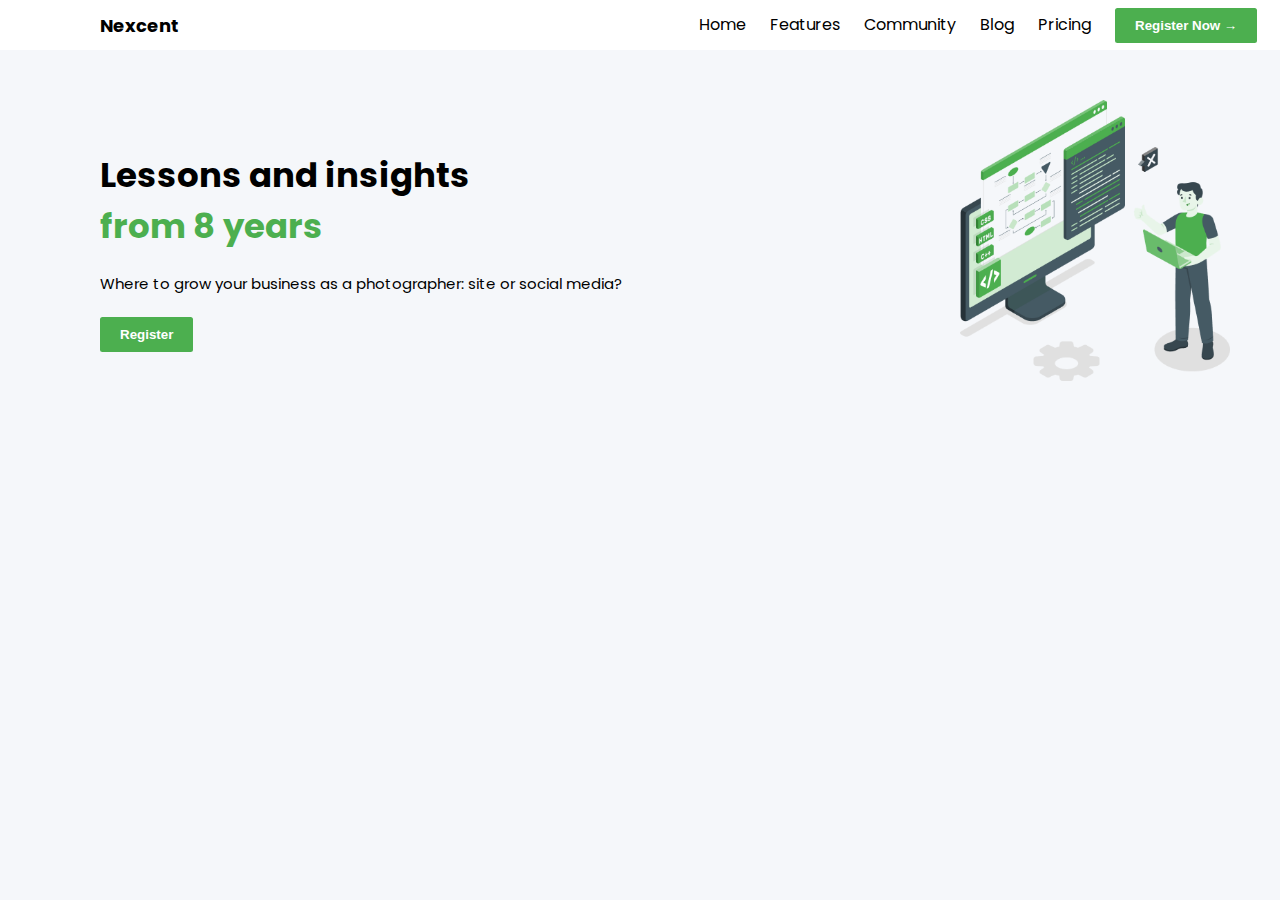
==== index.html @ 3696c85d "added basic css" ====
<!DOCTYPE html>
<html lang="en">
  <head>
    <meta charset="UTF-8" />
    <meta name="viewport" content="width=device-width, initial-scale=1.0" />
    <link rel="stylesheet" href="./assets/css/style.css" />
    <title>Nexcent</title>
  </head>

  <body>
    <div class="site-wrapper">
      <header class="site-header">
        <div class="navBar">
          <div class="logo">Nexcent</div>
          <div class="rightMenue">
            <ul>
              <li>Home</li>
              <li>Features</li>
              <li>Community</li>
              <li>Blog</li>
              <li>Pricing</li>
            </ul>
            <button class="register-nav">Register Now →</button>
          </div>
        </div>
      </header>
      <!-- site-header -->

      <main class="site-content">
        <lessons>Lessons and insights</lessons>
        <br />
        <years>from 8 years</years>
        <br />
        <where>
          Where to grow your business as a photographer: site or social media?
        </where>
        <br />
        <button class="register">Register</button>
        <img
          src="./assets/images/Illustration.png"
          alt="Illustration"
          class="illustration" />
      </main>
      <!-- site-content -->

      <footer class="site-footer"></footer>
      <!-- site-footer -->
    </div>

    <script src="./assets/js/main.js"></script>
  </body>
</html>
---- assets/css/style.css ----
@import url('https://fonts.googleapis.com/css2?family=Lato:ital,wght@0,300;0,700;0,900;1,300&family=Open+Sans:wght@600;700&family=Poppins:wght@300;400;600&display=swap');
@import "./global.css";
@import "./typography.css";

/* Paegs css files */
@import "./pages/home.css";

/* components css files */
@import "./components/button.css";
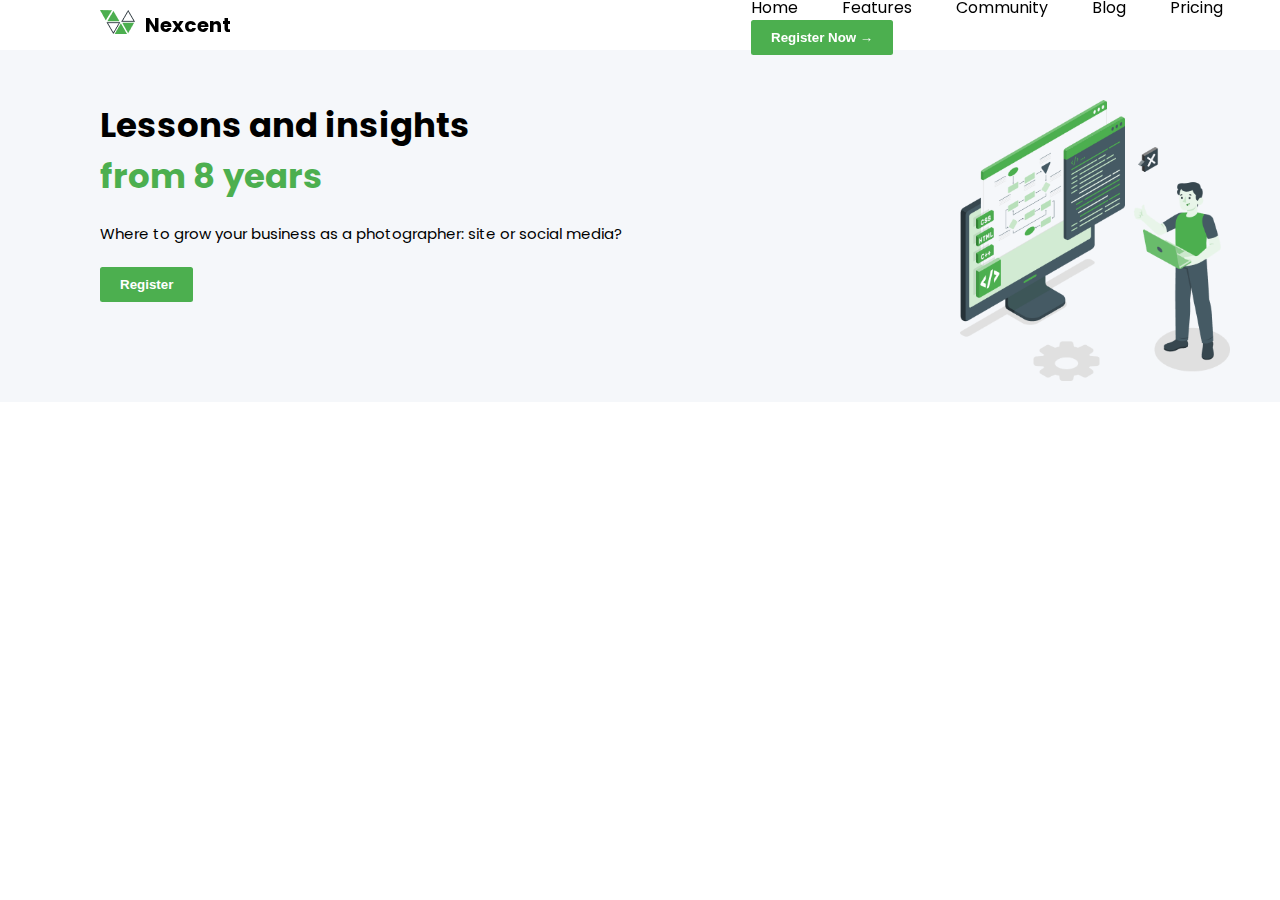
==== commit 435baac8: "updated basic css" ====
--- a/index.html
+++ b/index.html
@@ -4,6 +4,7 @@
     <meta charset="UTF-8" />
     <meta name="viewport" content="width=device-width, initial-scale=1.0" />
     <link rel="stylesheet" href="./assets/css/style.css" />
+    <link rel="icon" href="./assets/images/Icon.png" />
     <title>Nexcent</title>
   </head>
 
@@ -11,14 +12,17 @@
     <div class="site-wrapper">
       <header class="site-header">
         <div class="navBar">
-          <div class="logo">Nexcent</div>
+          <a href="#">
+            <img src="./assets/images/Icon.png" alt="icon" class="icon"
+          /></a>
+          <div class="logo"><a href="#">Nexcent</a></div>
           <div class="rightMenue">
             <ul>
-              <li>Home</li>
-              <li>Features</li>
-              <li>Community</li>
-              <li>Blog</li>
-              <li>Pricing</li>
+              <a href="#"><li>Home</li></a>
+              <a href="#"><li>Features</li></a>
+              <a href="#"><li>Community</li></a>
+              <a href="#"><li>Blog</li></a>
+              <a href="#"><li>Pricing</li></a>
             </ul>
             <button class="register-nav">Register Now →</button>
           </div>
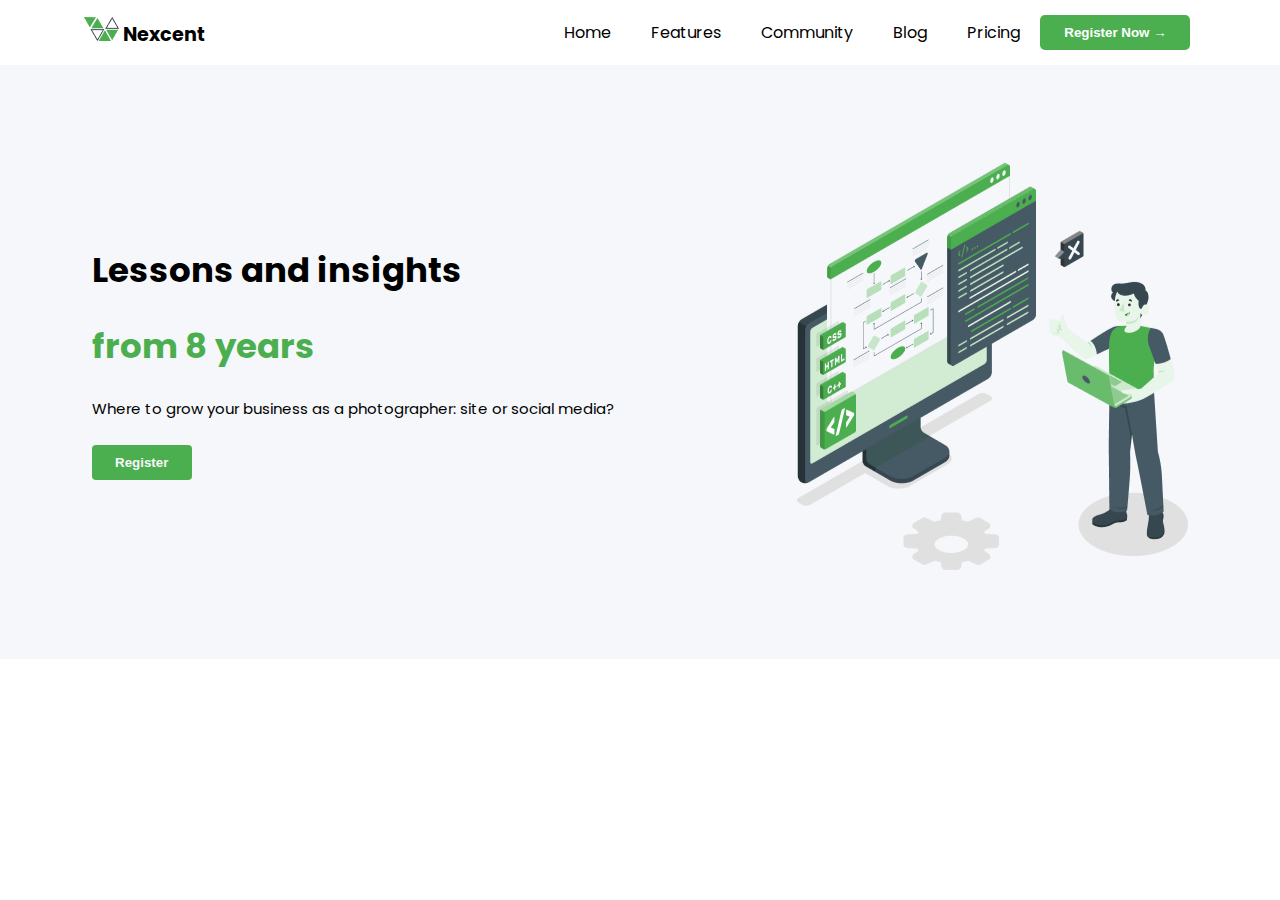
==== commit f3c041e5: "added responsiveness" ====
--- a/index.html
+++ b/index.html
@@ -11,42 +11,78 @@
   <body>
     <div class="site-wrapper">
       <header class="site-header">
-        <div class="navBar">
-          <a href="#">
-            <img src="./assets/images/Icon.png" alt="icon" class="icon"
-          /></a>
-          <div class="logo"><a href="#">Nexcent</a></div>
-          <div class="rightMenue">
-            <ul>
-              <a href="#"><li>Home</li></a>
-              <a href="#"><li>Features</li></a>
-              <a href="#"><li>Community</li></a>
-              <a href="#"><li>Blog</li></a>
-              <a href="#"><li>Pricing</li></a>
-            </ul>
-            <button class="register-nav">Register Now →</button>
+        <div class="nav-container">
+          <div class="nav-wrapper">
+            <div class="nav-logo">
+              <a href="#">
+                <img src="./assets/images/Icon.png" alt="Icon" />
+              </a>
+              <a href="#">Nexcent</a>
+            </div>
+            <div class="options">
+              <img
+                id="open"
+                class="options-icon"
+                src="./assets/images/options.png"
+                alt="More Options" />
+              <img
+                id="close"
+                class="options-icon"
+                src="./assets/images/close.png"
+                alt="Close More Options" />
+            </div>
+            <div class="nav-links">
+              <a href="#">Home</a>
+              <a href="#">Features</a>
+              <a href="#">Community</a>
+              <a href="#">Blog</a>
+              <a href="#">Pricing</a>
+              <div class="nav-register">
+                <button id="nav-register-bttn">Register Now →</button>
+              </div>
+            </div>
+          </div>
+        </div>
+        <div class="nav-mobile-container">
+          <div class="nav-mobile">
+            <div class="nav-mobile-links">
+              <a href="#">Home</a>
+              <a href="#">Features</a>
+              <a href="#">Community</a>
+              <a href="#">Blog</a>
+              <a href="#">Pricing</a>
+              <div class="nav-mobile-register">
+                <button id="nav-register-bttn">Register Now →</button>
+              </div>
+            </div>
           </div>
         </div>
       </header>
-      <!-- site-header -->
-
       <main class="site-content">
-        <lessons>Lessons and insights</lessons>
-        <br />
-        <years>from 8 years</years>
-        <br />
-        <where>
-          Where to grow your business as a photographer: site or social media?
-        </where>
-        <br />
-        <button class="register">Register</button>
-        <img
-          src="./assets/images/Illustration.png"
-          alt="Illustration"
-          class="illustration" />
+        <!-- site-content -->
+          <div class="content-wrapper">
+            <div id="content1" class="content">
+              <div class="cont">
+                <lessons>Lessons and insights</lessons>
+                <br />
+                <years>from 8 years</years>
+                <br />
+                <where>
+                  Where to grow your business as a photographer: site or social media?
+                </where>
+                <br />
+                <button id="register_bttn">Register</button>
+            </div>
+            <div class="illustration">
+              <img
+                src="./assets/images/Illustration.png" alt="Illustration" class="illustration" />
+              </div>
+            </div>
+            <div id="content2" class="content"></div>
+            <div id="content3" class="content"></div>
+          </div>
+        </div>
       </main>
-      <!-- site-content -->
-
       <footer class="site-footer"></footer>
       <!-- site-footer -->
     </div>
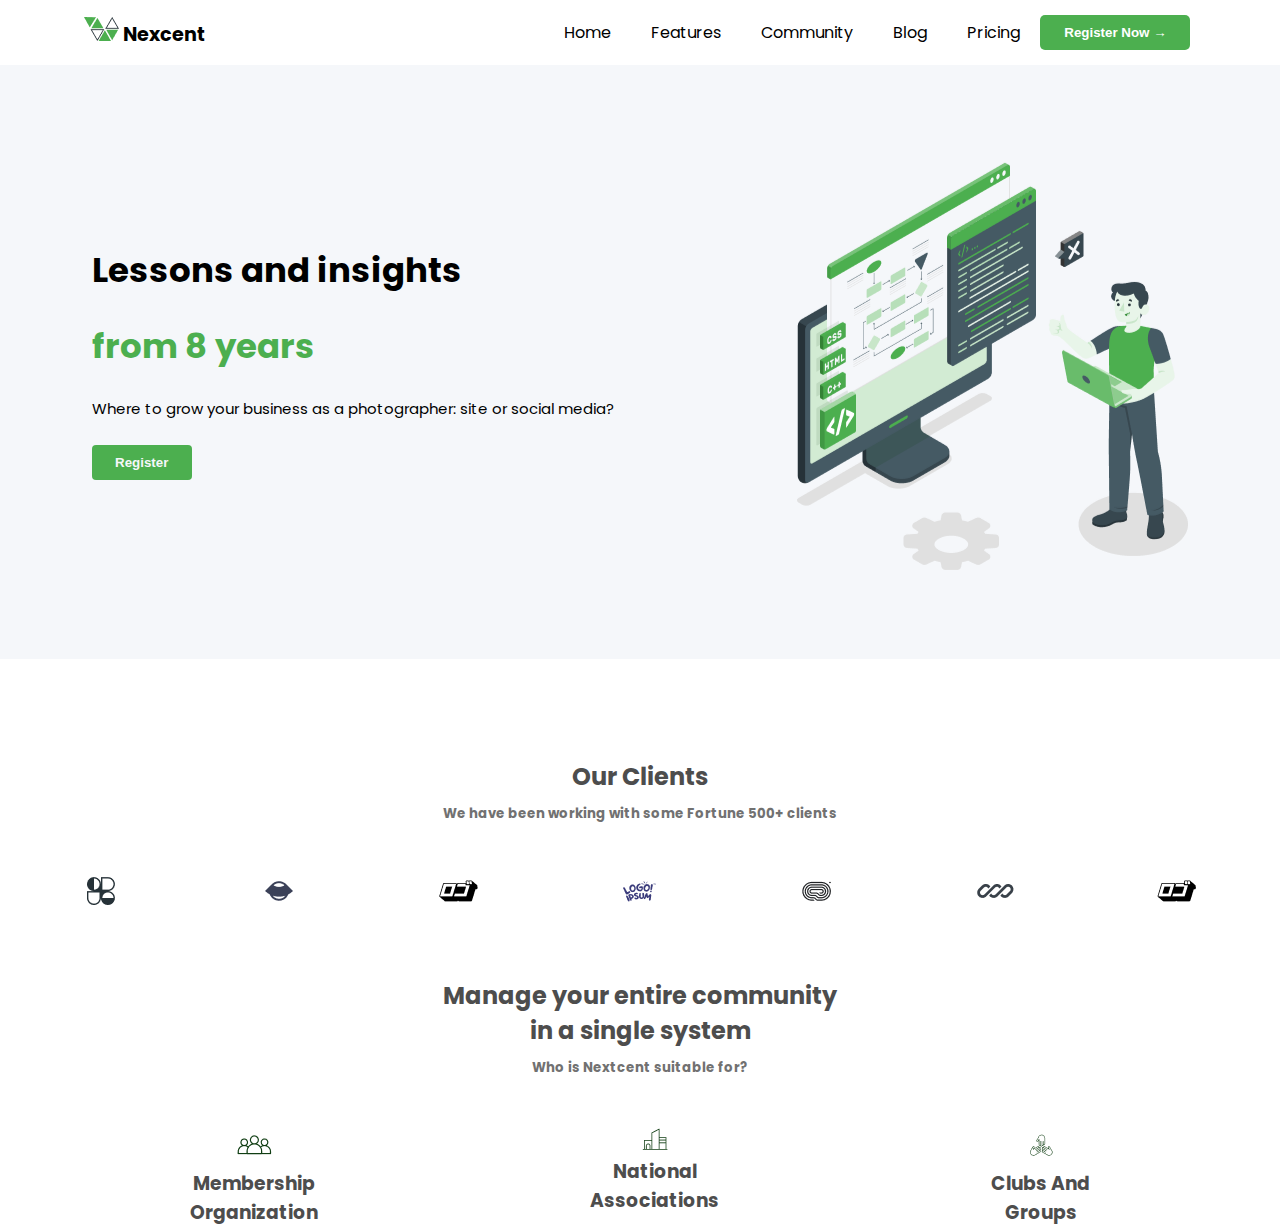
==== commit 1ff6b23d: "added clients section" ====
--- a/index.html
+++ b/index.html
@@ -82,6 +82,37 @@
             <div id="content3" class="content"></div>
           </div>
         </div>
+
+        <section class="clients">
+          <h2>Our Clients</h2>
+          <h5>We have been working with some Fortune 500+ clients</h5>
+          <div class="client-logo">
+            <img src="./assets/images/Logo.png" alt="">
+            <img src="./assets/images/Logo-1.png" alt="">
+            <img src="./assets/images/Logo-2.png" alt="">
+            <img src="./assets/images/Logo-3.png" alt="">
+            <img src="./assets/images/Logo-4.png" alt="">
+            <img src="./assets/images/Logo-5.png" alt="">
+            <img src="./assets/images/Logo-6.png" alt="">
+          </div>
+          <h2>Manage your entire community <br> in a single system</h2>
+          <h5>Who is Nextcent suitable for?</h5>
+          <div class="suitable-container">
+            <div class="organization">
+              <img src="./assets/images/suit-1.png" alt="">
+              <h3>Membership <br> Organization</h3>
+            </div>
+            <div class="associations">
+              <img src="./assets/images/suit-2.png" alt="">
+              <h3>National <br>Associations</h3>
+            </div>
+            <div class="groups">
+              <img src="./assets/images/suit-3.png" alt="">
+              <h3>Clubs And <br> Groups</h3>
+            </div>
+          </div>
+        </section>
+
       </main>
       <footer class="site-footer"></footer>
       <!-- site-footer -->
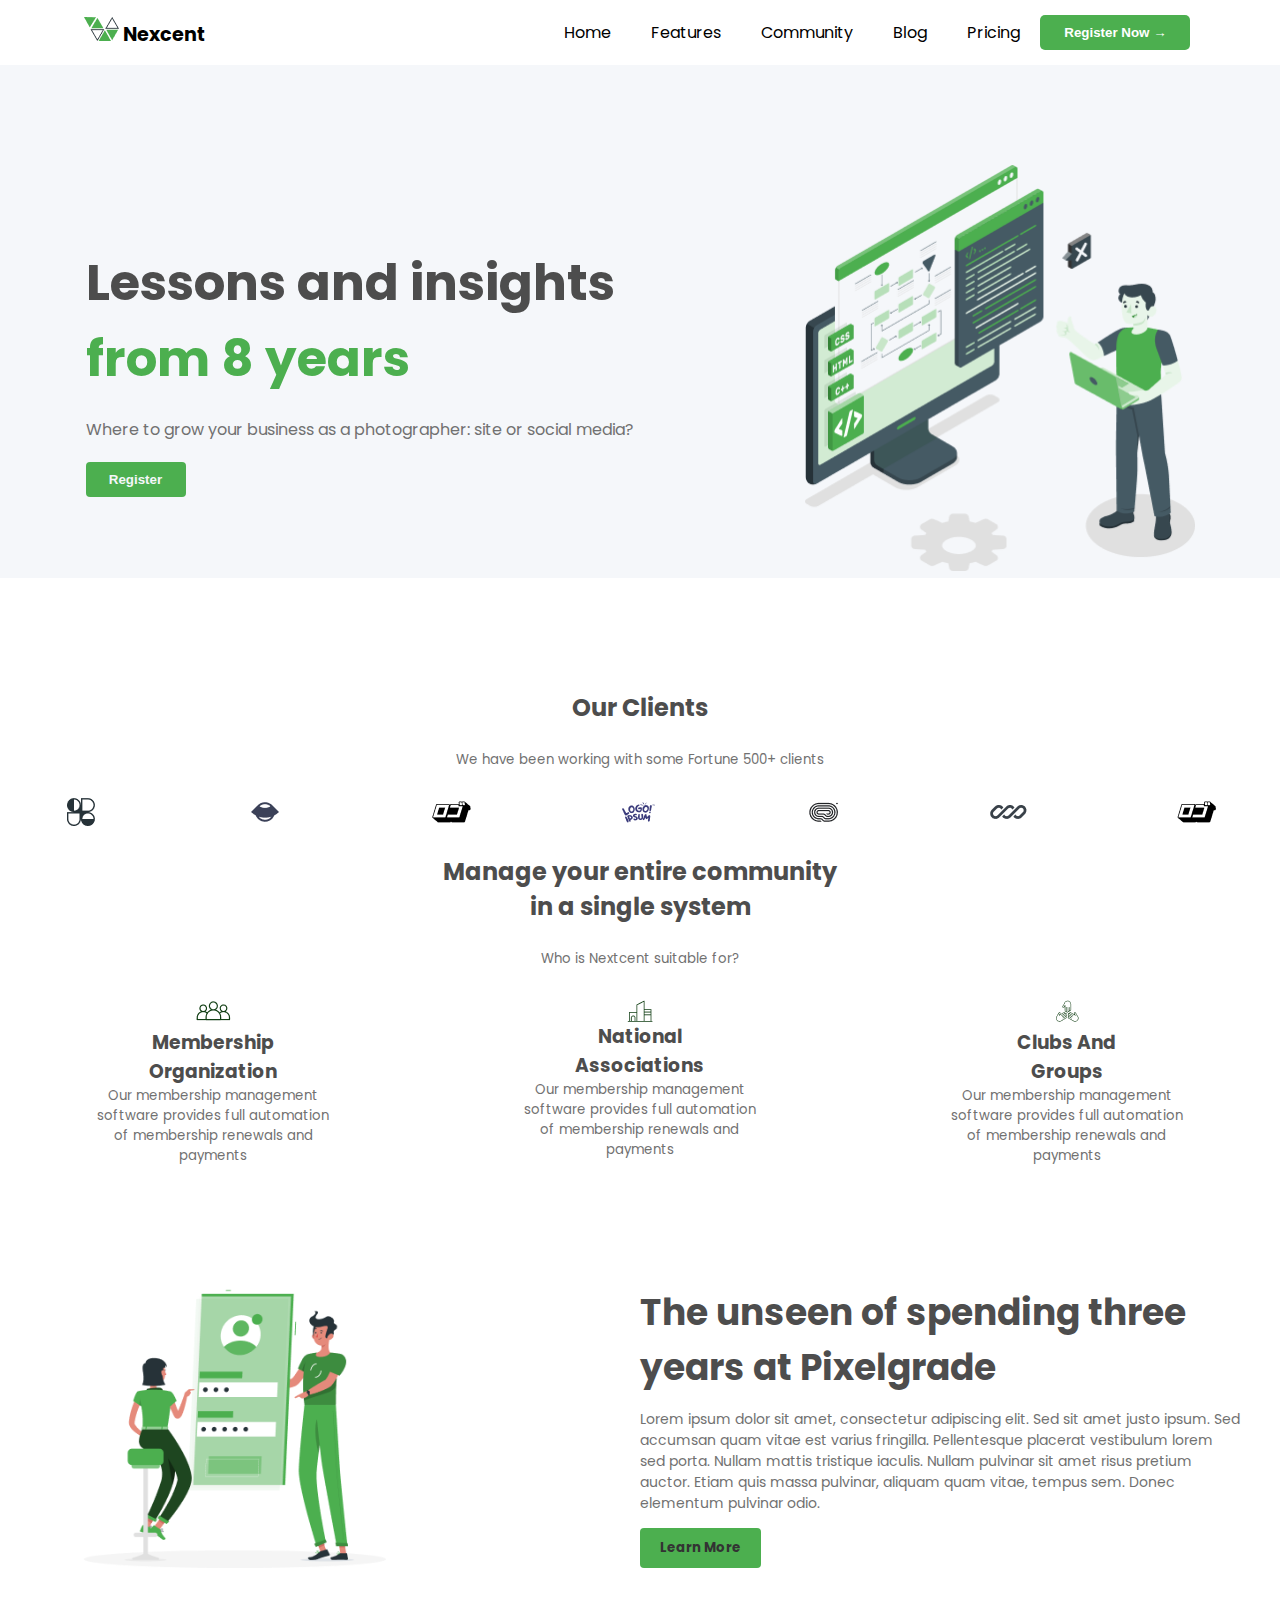
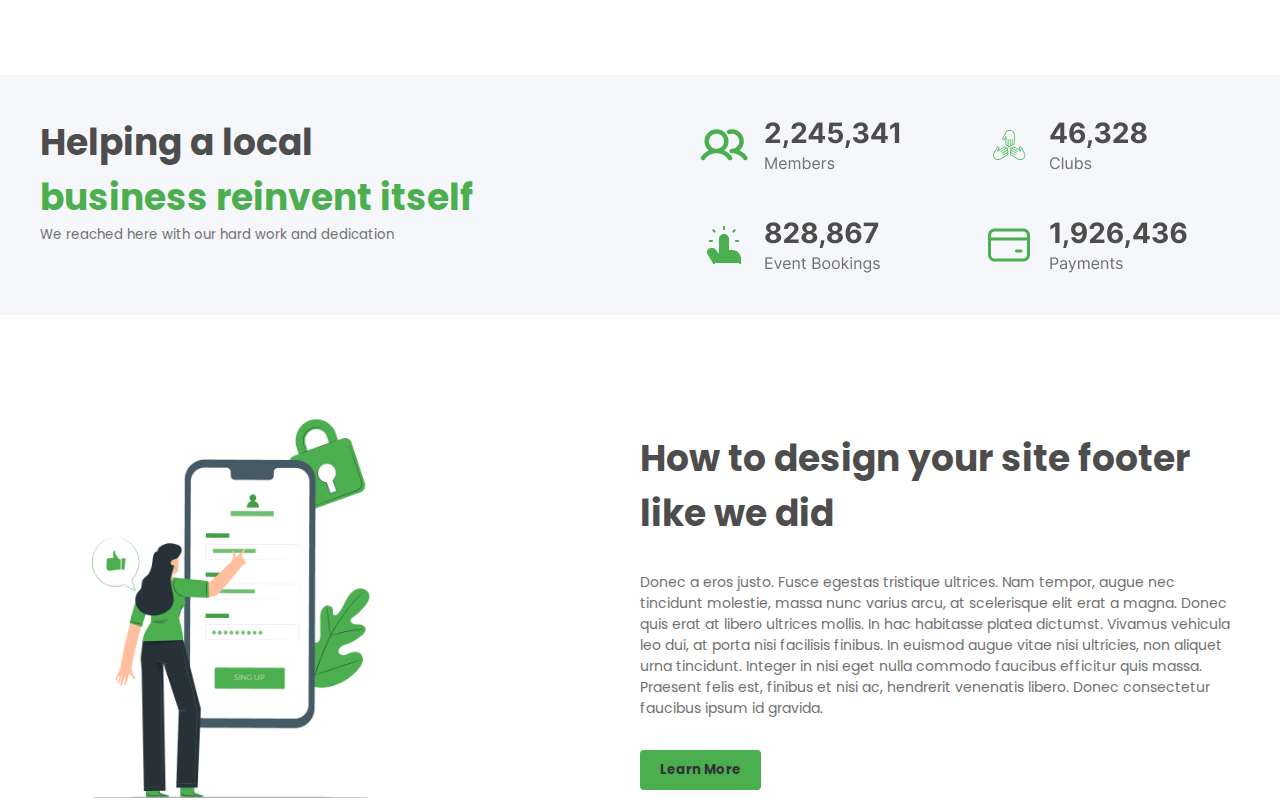
==== commit d019361a: "added additional section" ====
--- a/index.html
+++ b/index.html
@@ -60,26 +60,21 @@
       </header>
       <main class="site-content">
         <!-- site-content -->
-          <div class="content-wrapper">
-            <div id="content1" class="content">
-              <div class="cont">
-                <lessons>Lessons and insights</lessons>
-                <br />
-                <years>from 8 years</years>
-                <br />
-                <where>
-                  Where to grow your business as a photographer: site or social media?
-                </where>
-                <br />
-                <button id="register_bttn">Register</button>
-            </div>
-            <div class="illustration">
-              <img
-                src="./assets/images/Illustration.png" alt="Illustration" class="illustration" />
-              </div>
-            </div>
-            <div id="content2" class="content"></div>
-            <div id="content3" class="content"></div>
+        <div class="content-wrapper">
+          <div class="lessons">
+            <lessons>Lessons and insights</lessons><br />
+            <years>from 8 years</years>
+            <h4>
+              Where to grow your business as a photographer: site or social
+              media?
+            </h4>
+            <button id="register_bttn">Register</button>
+          </div>
+          <div class="illustration">
+            <img
+              src="./assets/images/Illustration.png"
+              alt="Illustration"
+              class="illustration" />
           </div>
         </div>
 
@@ -87,32 +82,111 @@
           <h2>Our Clients</h2>
           <h5>We have been working with some Fortune 500+ clients</h5>
           <div class="client-logo">
-            <img src="./assets/images/Logo.png" alt="">
-            <img src="./assets/images/Logo-1.png" alt="">
-            <img src="./assets/images/Logo-2.png" alt="">
-            <img src="./assets/images/Logo-3.png" alt="">
-            <img src="./assets/images/Logo-4.png" alt="">
-            <img src="./assets/images/Logo-5.png" alt="">
-            <img src="./assets/images/Logo-6.png" alt="">
+            <img src="./assets/images/Logo.png" alt="" />
+            <img src="./assets/images/Logo-1.png" alt="" />
+            <img src="./assets/images/Logo-2.png" alt="" />
+            <img src="./assets/images/Logo-3.png" alt="" />
+            <img src="./assets/images/Logo-4.png" alt="" />
+            <img src="./assets/images/Logo-5.png" alt="" />
+            <img src="./assets/images/Logo-6.png" alt="" />
           </div>
-          <h2>Manage your entire community <br> in a single system</h2>
+          <h2>
+            Manage your entire community <br />
+            in a single system
+          </h2>
           <h5>Who is Nextcent suitable for?</h5>
           <div class="suitable-container">
             <div class="organization">
-              <img src="./assets/images/suit-1.png" alt="">
-              <h3>Membership <br> Organization</h3>
+              <img src="./assets/images/suit-1.png" alt="" />
+              <h3>
+                Membership <br />
+                Organization
+              </h3>
+              <h5>
+                Our membership management software provides full automation of
+                membership renewals and payments
+              </h5>
             </div>
             <div class="associations">
-              <img src="./assets/images/suit-2.png" alt="">
-              <h3>National <br>Associations</h3>
+              <img src="./assets/images/suit-2.png" alt="" />
+              <h3>National <br />Associations</h3>
+              <h5>
+                Our membership management software provides full automation of
+                membership renewals and payments
+              </h5>
             </div>
             <div class="groups">
-              <img src="./assets/images/suit-3.png" alt="">
-              <h3>Clubs And <br> Groups</h3>
+              <img src="./assets/images/suit-3.png" alt="" />
+              <h3>
+                Clubs And <br />
+                Groups
+              </h3>
+              <h5>
+                Our membership management software provides full automation of
+                membership renewals and payments
+              </h5>
+            </div>
+          </div>
+        </section>
+        <section class="unseen-spending-container">
+          <div class="unseen-spending-container-float">
+            <div class="illustration-unseen-spending">
+              <img
+                class="illustration"
+                src="./assets/images/illustration2.png"
+                alt="illustration-2" />
+            </div>
+            <div class="description-unseen-spending">
+              <h1>The unseen of spending three years at Pixelgrade</h1>
+              <h5>
+                Lorem ipsum dolor sit amet, consectetur adipiscing elit. Sed sit
+                amet justo ipsum. Sed accumsan quam vitae est varius fringilla.
+                Pellentesque placerat vestibulum lorem sed porta. Nullam mattis
+                tristique iaculis. Nullam pulvinar sit amet risus pretium
+                auctor. Etiam quis massa pulvinar, aliquam quam vitae, tempus
+                sem. Donec elementum pulvinar odio.
+              </h5>
+              <button class="learn-more">Learn More</button>
             </div>
           </div>
         </section>
 
+        <section class="helping-local-container">
+          <div class="helping-local-container-float">
+            <div>
+              <helping> Helping a local </helping><br />
+              <business>business reinvent itself</business>
+              <h5>We reached here with our hard work and dedication</h5>
+            </div>
+            <img src="./assets/images/helping-local-stat.png" alt="" />
+          </div>
+        </section>
+
+        <section class="unseen-spending-container">
+          <div class="unseen-spending-container-float">
+            <div class="illustration-unseen-spending">
+              <img
+                class="illustration"
+                src="./assets/images/illustration3.png"
+                alt="illustration-3" />
+            </div>
+            <div class="description-unseen-spending">
+              <h1>How to design your site footer like we did</h1>
+              <h5>
+                Donec a eros justo. Fusce egestas tristique ultrices. Nam
+                tempor, augue nec tincidunt molestie, massa nunc varius arcu, at
+                scelerisque elit erat a magna. Donec quis erat at libero
+                ultrices mollis. In hac habitasse platea dictumst. Vivamus
+                vehicula leo dui, at porta nisi facilisis finibus. In euismod
+                augue vitae nisi ultricies, non aliquet urna tincidunt. Integer
+                in nisi eget nulla commodo faucibus efficitur quis massa.
+                Praesent felis est, finibus et nisi ac, hendrerit venenatis
+                libero. Donec consectetur faucibus ipsum id gravida.
+              </h5>
+              <button class="learn-more">Learn More</button>
+            </div>
+          </div>
+        </section>
       </main>
       <footer class="site-footer"></footer>
       <!-- site-footer -->
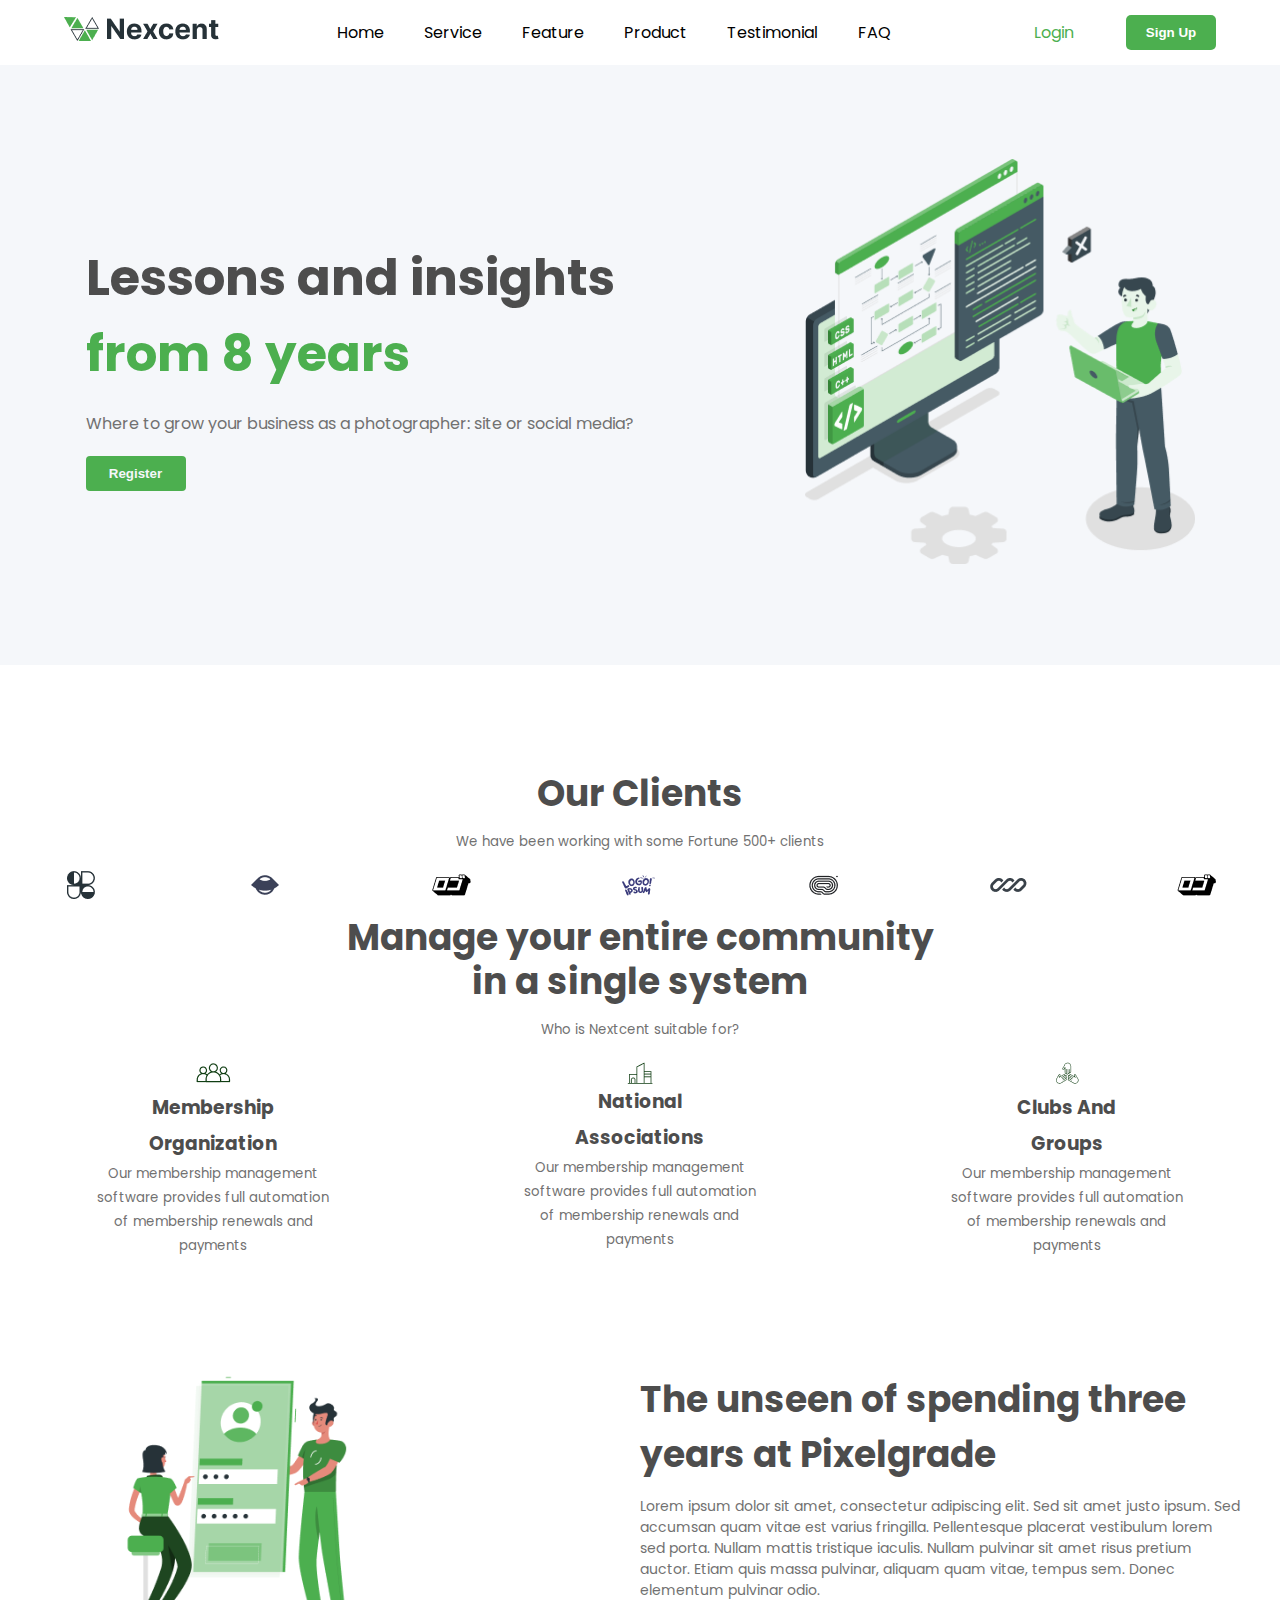
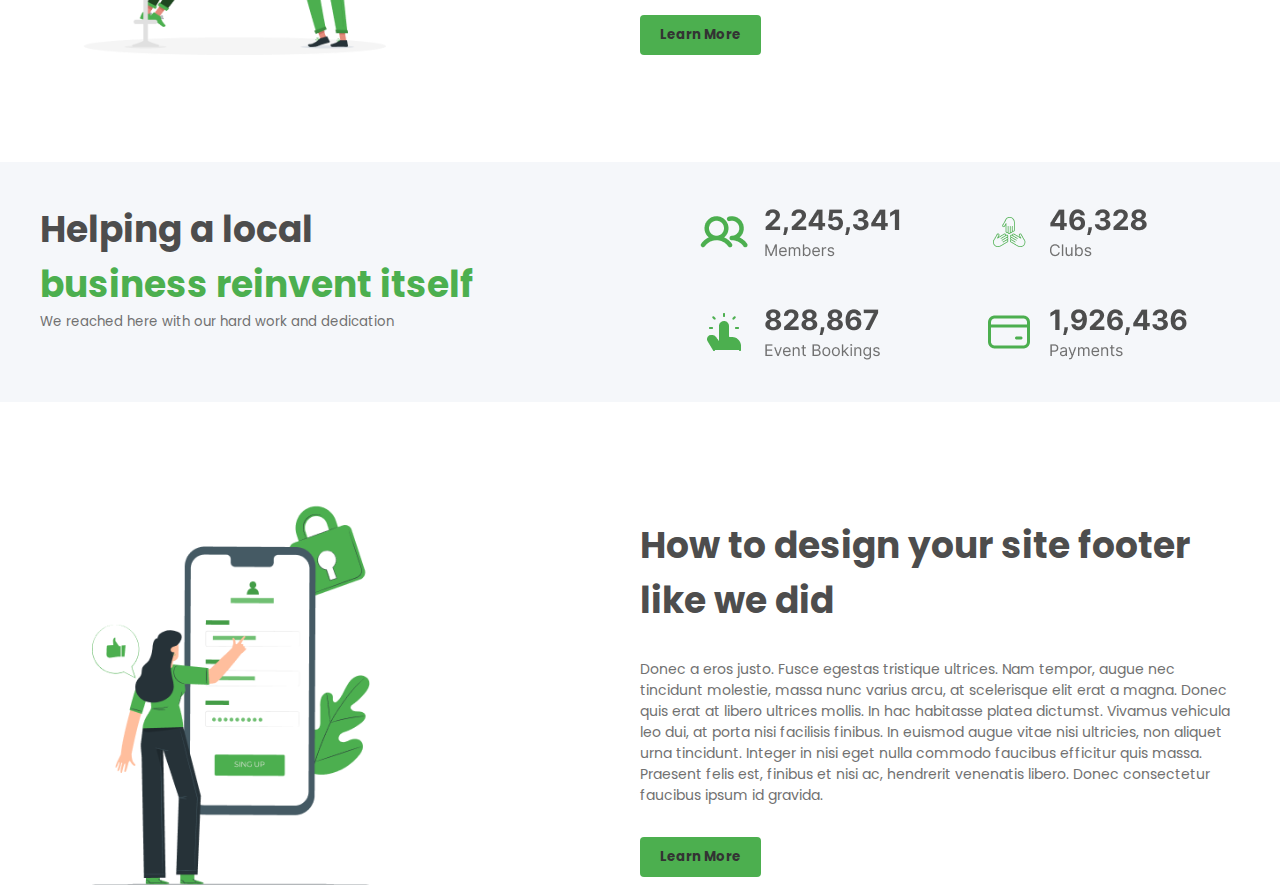
==== commit c2bd46ab: "fixed minor issues" ====
--- a/index.html
+++ b/index.html
@@ -15,11 +15,10 @@
           <div class="nav-wrapper">
             <div class="nav-logo">
               <a href="#">
-                <img src="./assets/images/Icon.png" alt="Icon" />
+                <img src="./assets/images/nav-logo.png" alt="Icon" />
               </a>
-              <a href="#">Nexcent</a>
             </div>
-            <div class="options">
+            <!-- <div class="options">
               <img
                 id="open"
                 class="options-icon"
@@ -30,16 +29,18 @@
                 class="options-icon"
                 src="./assets/images/close.png"
                 alt="Close More Options" />
-            </div>
+            </div> -->
             <div class="nav-links">
               <a href="#">Home</a>
-              <a href="#">Features</a>
-              <a href="#">Community</a>
-              <a href="#">Blog</a>
-              <a href="#">Pricing</a>
-              <div class="nav-register">
-                <button id="nav-register-bttn">Register Now →</button>
-              </div>
+              <a href="#">Service</a>
+              <a href="#">Feature</a>
+              <a href="#">Product</a>
+              <a href="#">Testimonial</a>
+              <a href="#">FAQ</a>
+            </div>
+            <div class="login">
+              <a href="#">Login</a>
+              <button id="nav-signup-bttn">Sign Up</button>
             </div>
           </div>
         </div>
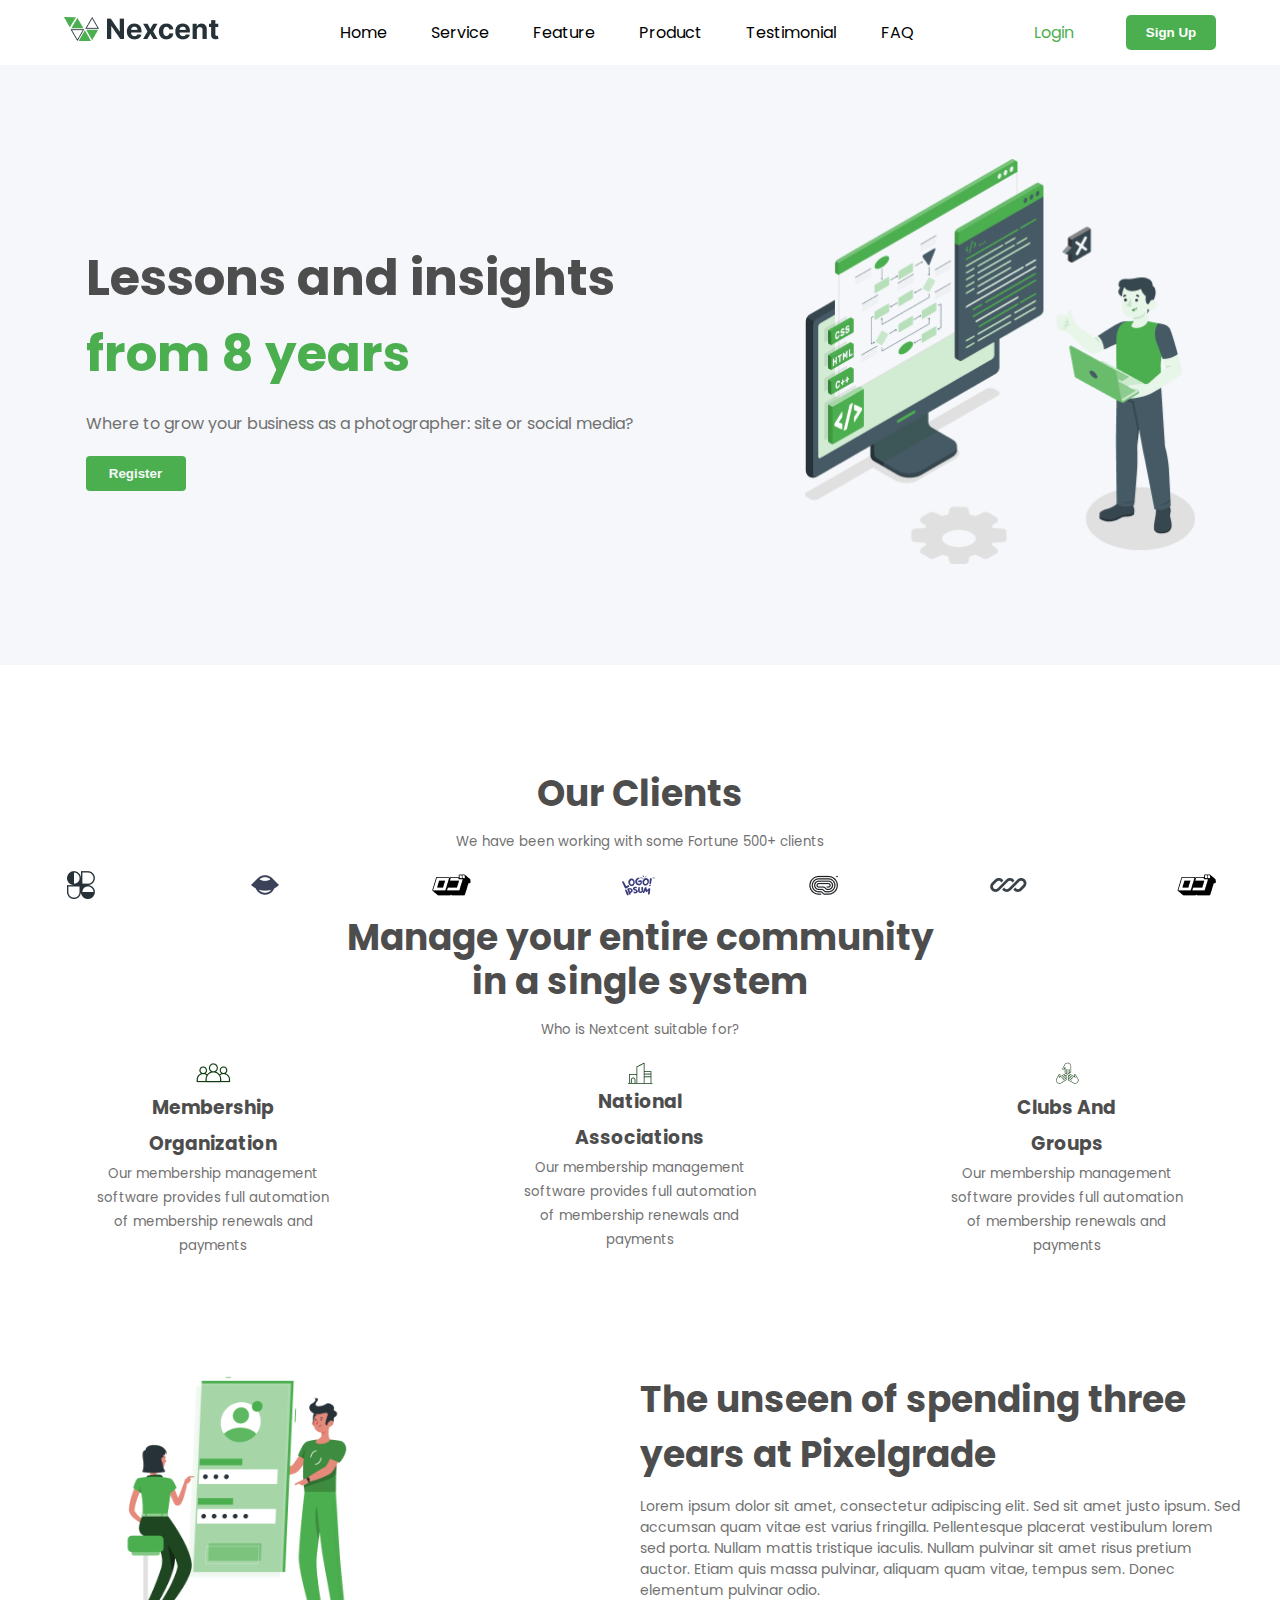
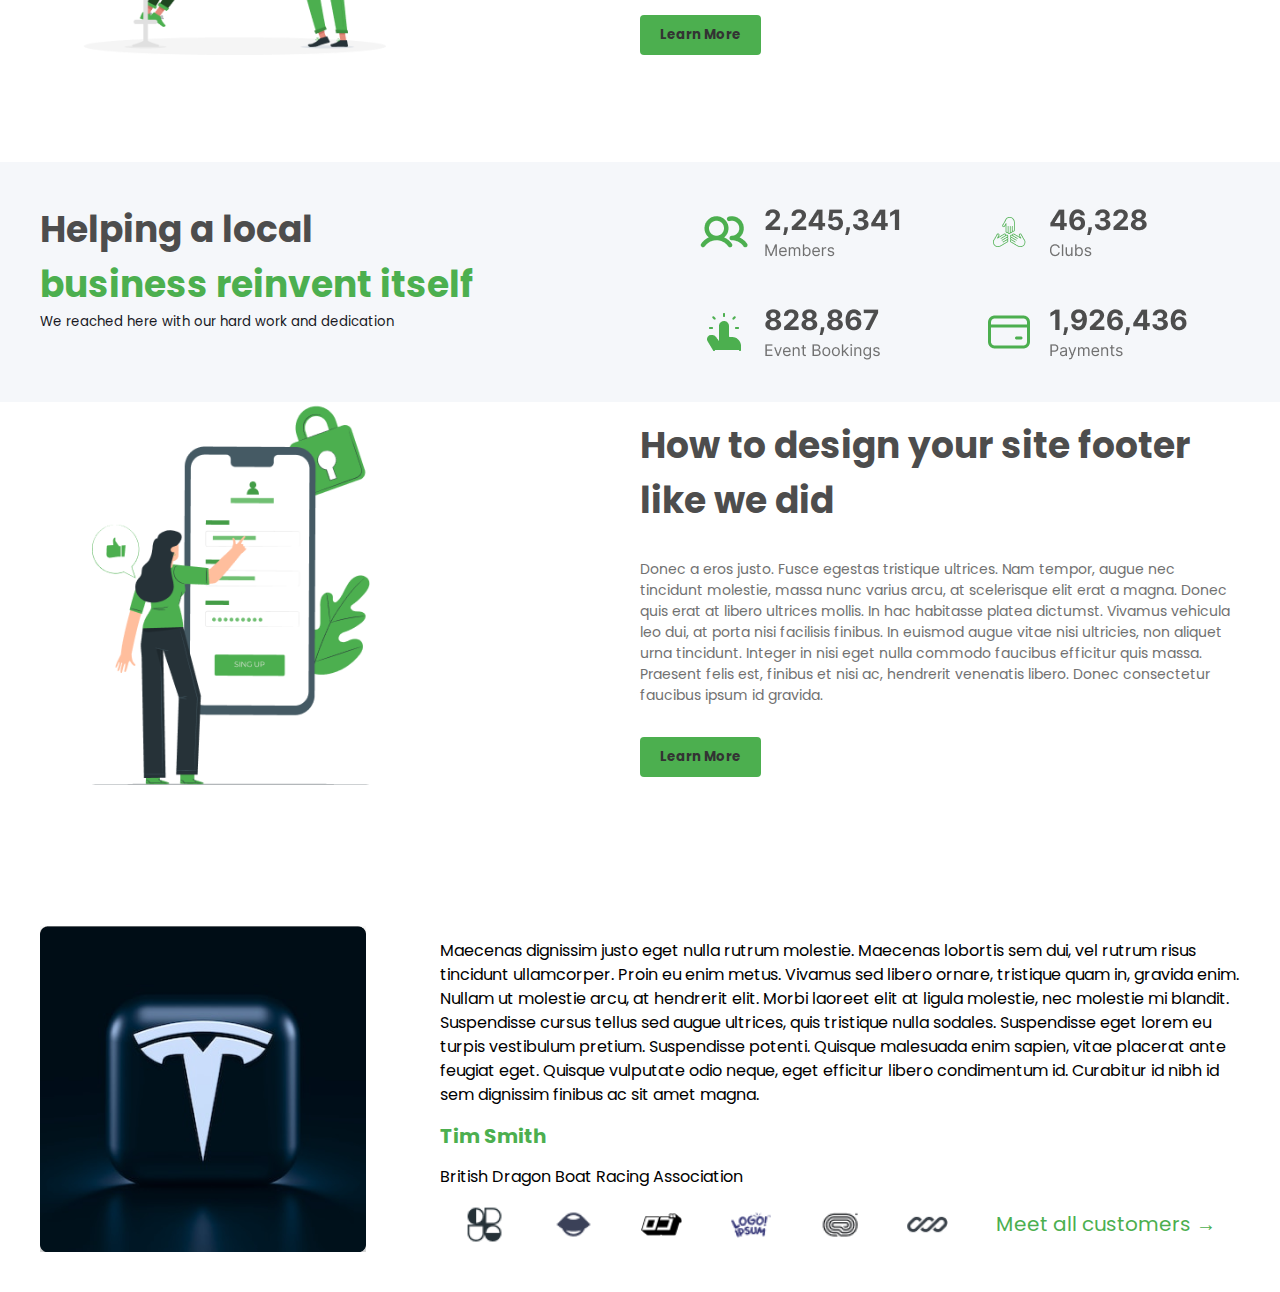
==== commit e3671f1c: "added new section" ====
--- a/index.html
+++ b/index.html
@@ -163,7 +163,7 @@
           </div>
         </section>
 
-        <section class="unseen-spending-container">
+        <div class="unseen-spending-container">
           <div class="unseen-spending-container-float">
             <div class="illustration-unseen-spending">
               <img
@@ -187,6 +187,60 @@
               <button class="learn-more">Learn More</button>
             </div>
           </div>
+        </div>
+
+        <section class="customers-container">
+          <div class="customers-wrapper">
+            <div class="illustration4">
+              <img src="./assets/images/illustration4.png" alt="" />
+            </div>
+            <div class="description4">
+              <h5>
+                Maecenas dignissim justo eget nulla rutrum molestie. Maecenas
+                lobortis sem dui, vel rutrum risus tincidunt ullamcorper. Proin
+                eu enim metus. Vivamus sed libero ornare, tristique quam in,
+                gravida enim. Nullam ut molestie arcu, at hendrerit elit. Morbi
+                laoreet elit at ligula molestie, nec molestie mi blandit.
+                Suspendisse cursus tellus sed augue ultrices, quis tristique
+                nulla sodales. Suspendisse eget lorem eu turpis vestibulum
+                pretium. Suspendisse potenti. Quisque malesuada enim sapien,
+                vitae placerat ante feugiat eget. Quisque vulputate odio neque,
+                eget efficitur libero condimentum id. Curabitur id nibh id sem
+                dignissim finibus ac sit amet magna.
+              </h5>
+              <h4>Tim Smith</h4>
+              <a href="#">British Dragon Boat Racing Association</a>
+              <div class="customers-footer">
+                <!-- <div class="customers-logo"> -->
+                <img
+                  class="customer-footer-logo"
+                  src="./assets/images/Logo.png"
+                  alt="logo 1" />
+                <img
+                  class="customer-footer-logo"
+                  src="./assets/images/Logo-1.png"
+                  alt="logo 2" />
+                <img
+                  class="customer-footer-logo"
+                  src="./assets/images/Logo-2.png"
+                  alt="logo 3" />
+                <img
+                  class="customer-footer-logo"
+                  src="./assets/images/Logo-3.png"
+                  alt="logo 4" />
+                <img
+                  class="customer-footer-logo"
+                  src="./assets/images/Logo-4.png"
+                  alt="logo 5" />
+                <img
+                  class="customer-footer-logo"
+                  src="./assets/images/Logo-5.png"
+                  alt="logo 6" />
+                <!-- </div> -->
+                <a href="#">Meet all customers →</a>
+              </div>
+            </div>
+          </div>
         </section>
       </main>
       <footer class="site-footer"></footer>
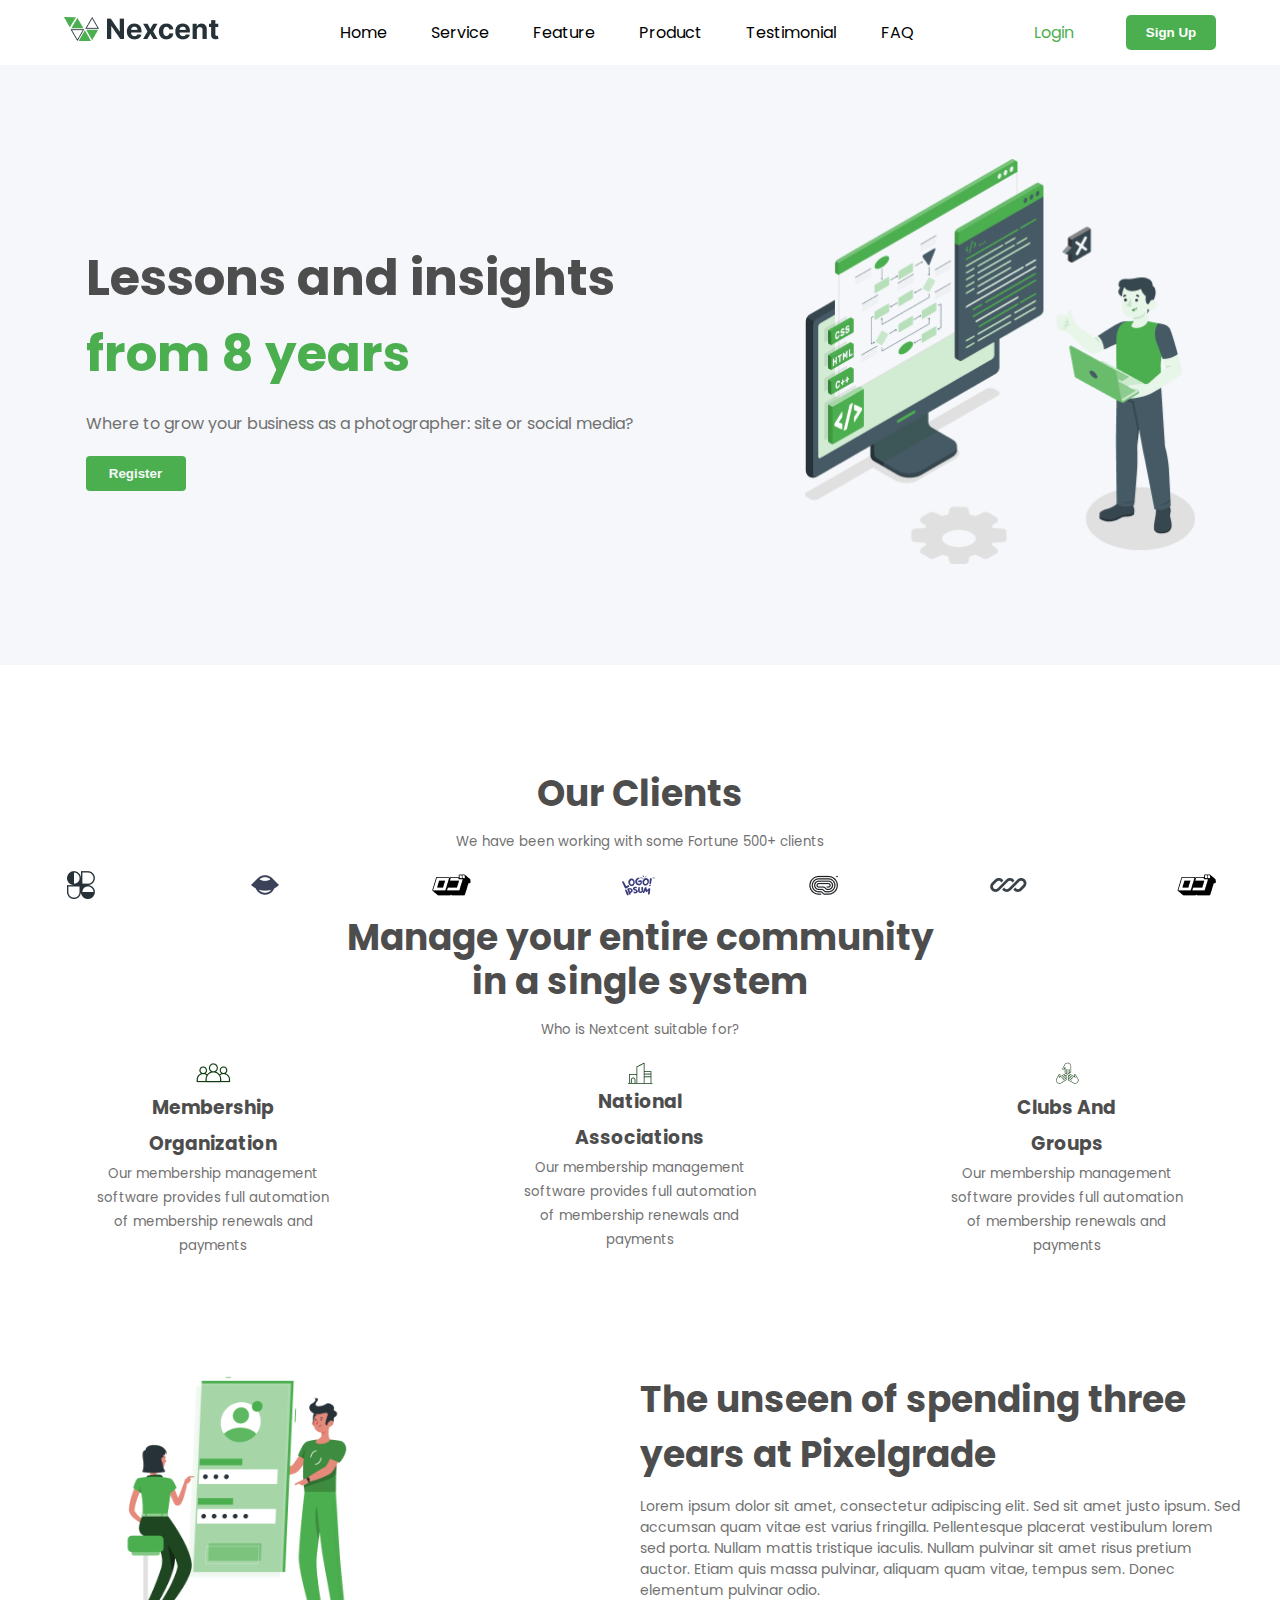
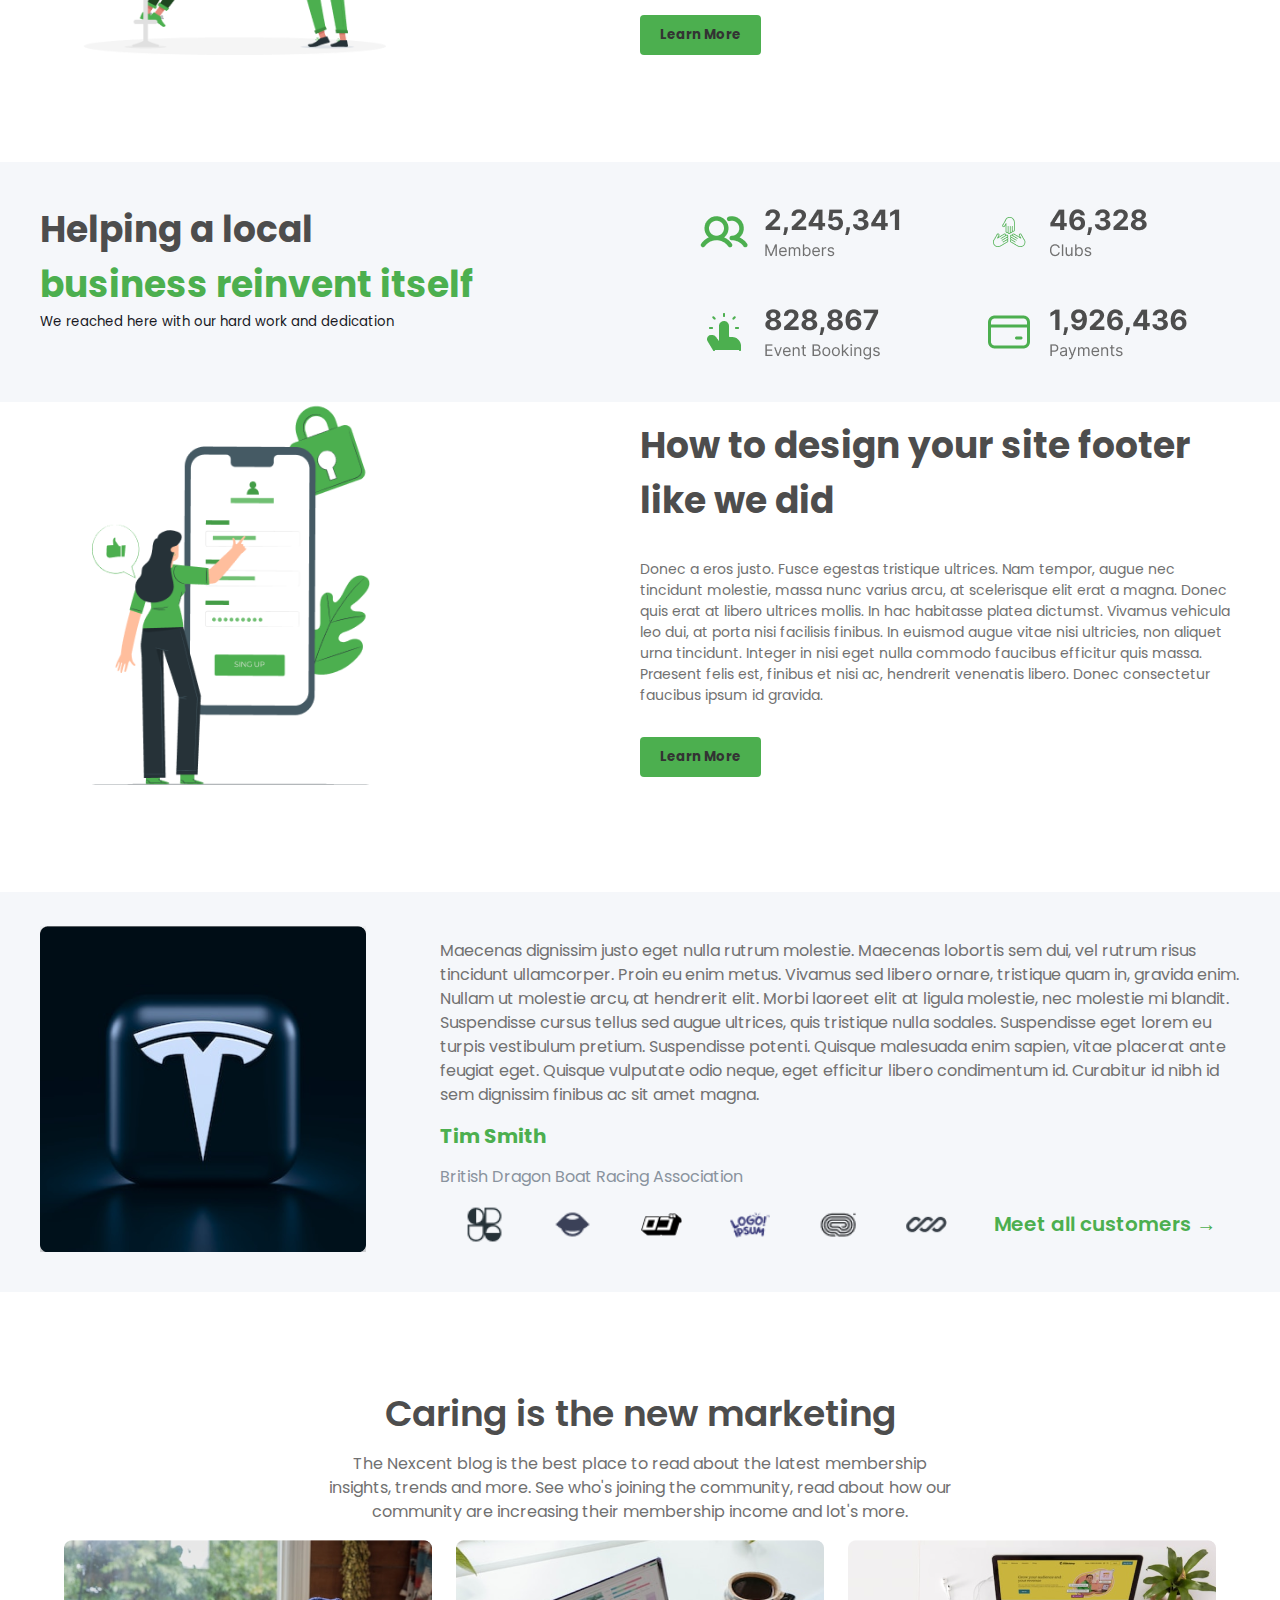
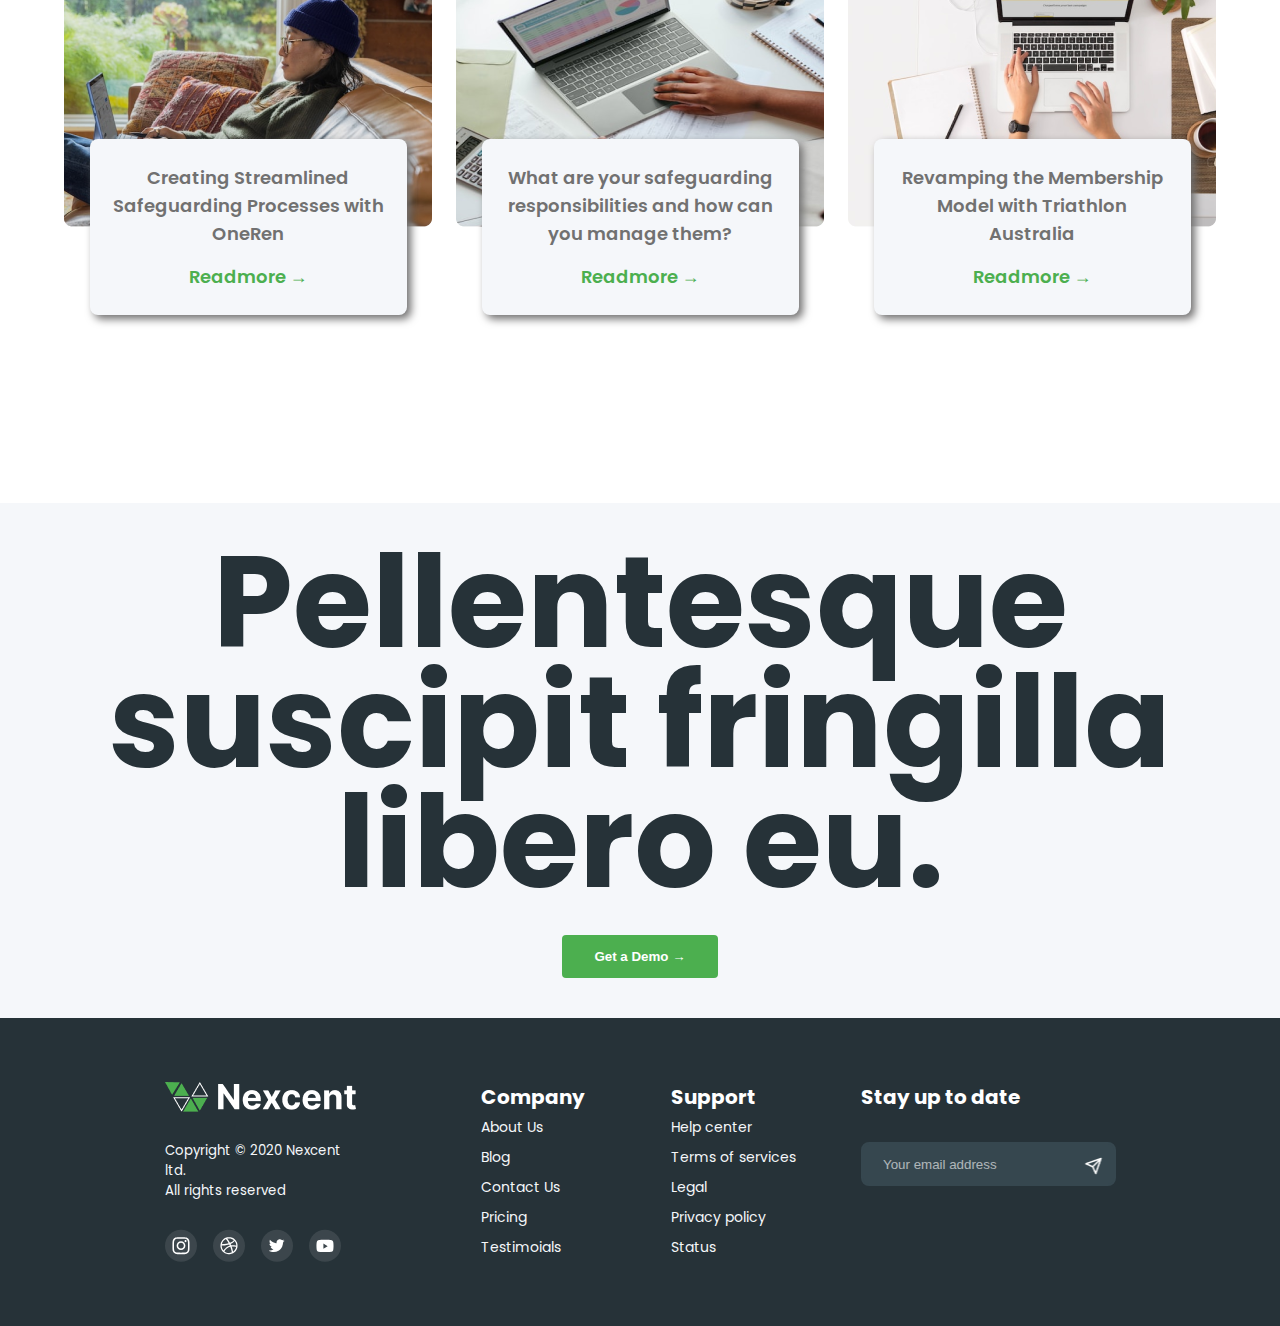
==== commit 1ef8141e: "completed desktop view" ====
--- a/index.html
+++ b/index.html
@@ -242,8 +242,180 @@
             </div>
           </div>
         </section>
+        <section class="community-updates-container">
+          <div class="community-updates-wrapper">
+            <div class="title">Caring is the new marketing</div>
+            <div class="description">
+              The Nexcent blog is the best place to read about the latest
+              membership insights, trends and more. See who's joining the
+              community, read about how our community are increasing their
+              membership income and lot's more.​
+            </div>
+            <div class="frame">
+              <div class="content">
+                <img
+                  class="image"
+                  src="./assets/images/image-18.png"
+                  alt="image-1" />
+                <div class="content-description">
+                  <div class="content-description-txt">
+                    Creating Streamlined Safeguarding Processes with OneRen
+                    <br />
+                  </div>
+                  <a href="#">Readmore →</a>
+                </div>
+              </div>
+              <div class="content">
+                <img
+                  class="image"
+                  src="./assets/images/image-19.png"
+                  alt="image-2" />
+                <div class="content-description">
+                  <div class="content-description-txt">
+                    What are your safeguarding responsibilities and how can you
+                    manage them?<br />
+                  </div>
+                  <a href="#">Readmore →</a>
+                </div>
+              </div>
+              <div class="content">
+                <img
+                  class="image"
+                  src="./assets/images/image-20.png"
+                  alt="image-3" />
+                <div class="content-description">
+                  <div class="content-description-txt">
+                    Revamping the Membership Model with Triathlon <br />
+                    Australia
+                    <br />
+                  </div>
+                  <a href="#">Readmore →</a>
+                </div>
+              </div>
+            </div>
+          </div>
+        </section>
+        <section class="frame-16">
+          <h1>Pellentesque suscipit fringilla libero eu.</h1>
+          <button class="demo-bttn">Get a Demo →</button>
+        </section>
       </main>
-      <footer class="site-footer"></footer>
+      <footer class="site-footer">
+        <div class="footer-wrapper">
+          <div class="wrapper-sec-1">
+            <img src="./assets/images/icon-footer.png" alt="Brand Logo" />
+            <div>
+              <h5>Copyright © 2020 Nexcent ltd.</h5>
+              <h5>All rights reserved</h5>
+            </div>
+            <div class="social-links">
+              <svg
+                xmlns="http://www.w3.org/2000/svg"
+                width="32"
+                height="33"
+                viewBox="0 0 32 33"
+                fill="none">
+                <path
+                  opacity="0.1"
+                  fill-rule="evenodd"
+                  clip-rule="evenodd"
+                  d="M0 16.6718C0 7.8352 7.16344 0.671753 16 0.671753C24.8366 0.671753 32 7.8352 32 16.6718C32 25.5083 24.8366 32.6718 16 32.6718C7.16344 32.6718 0 25.5083 0 16.6718Z"
+                  fill="white" />
+                <path
+                  fill-rule="evenodd"
+                  clip-rule="evenodd"
+                  d="M16.0008 8.13843C13.6833 8.13843 13.3924 8.14856 12.4822 8.18998C11.5737 8.23158 10.9536 8.37541 10.4111 8.58643C9.84981 8.80439 9.37372 9.09595 8.8994 9.57044C8.42473 10.0448 8.13317 10.5209 7.9145 11.0819C7.70294 11.6247 7.55894 12.245 7.51805 13.1531C7.47734 14.0633 7.46667 14.3543 7.46667 16.6718C7.46667 18.9894 7.47699 19.2793 7.51823 20.1896C7.56001 21.098 7.70383 21.7181 7.91468 22.2607C8.13282 22.822 8.42437 23.2981 8.89887 23.7724C9.37301 24.247 9.8491 24.5393 10.41 24.7573C10.9529 24.9683 11.5732 25.1121 12.4815 25.1537C13.3917 25.1951 13.6824 25.2053 15.9997 25.2053C18.3175 25.2053 18.6074 25.1951 19.5176 25.1537C20.4261 25.1121 21.0469 24.9683 21.5898 24.7573C22.1509 24.5393 22.6263 24.247 23.1004 23.7724C23.5751 23.2981 23.8667 22.822 24.0853 22.2609C24.2951 21.7181 24.4391 21.0979 24.4818 20.1898C24.5227 19.2795 24.5333 18.9894 24.5333 16.6718C24.5333 14.3543 24.5227 14.0635 24.4818 13.1532C24.4391 12.2448 24.2951 11.6247 24.0853 11.0821C23.8667 10.5209 23.5751 10.0448 23.1004 9.57044C22.6258 9.09577 22.1511 8.80421 21.5893 8.58643C21.0453 8.37541 20.4249 8.23158 19.5164 8.18998C18.6062 8.14856 18.3164 8.13843 15.9981 8.13843H16.0008ZM15.2353 9.6762C15.4625 9.67584 15.716 9.6762 16.0008 9.6762C18.2792 9.6762 18.5492 9.68438 19.449 9.72526C20.281 9.76331 20.7326 9.90233 21.0334 10.0191C21.4316 10.1738 21.7155 10.3587 22.014 10.6574C22.3127 10.956 22.4976 11.2405 22.6526 11.6387C22.7694 11.9392 22.9086 12.3907 22.9464 13.2227C22.9873 14.1223 22.9962 14.3925 22.9962 16.6699C22.9962 18.9472 22.9873 19.2175 22.9464 20.117C22.9084 20.949 22.7694 21.4006 22.6526 21.701C22.4979 22.0993 22.3127 22.3828 22.014 22.6813C21.7153 22.98 21.4318 23.1649 21.0334 23.3195C20.7329 23.4369 20.281 23.5755 19.449 23.6136C18.5494 23.6545 18.2792 23.6634 16.0008 23.6634C13.7222 23.6634 13.4521 23.6545 12.5526 23.6136C11.7205 23.5752 11.269 23.4362 10.968 23.3194C10.5698 23.1647 10.2853 22.9798 9.98666 22.6811C9.68799 22.3825 9.5031 22.0987 9.34808 21.7003C9.23128 21.3999 9.09208 20.9483 9.05421 20.1163C9.01332 19.2167 9.00514 18.9465 9.00514 16.6677C9.00514 14.389 9.01332 14.1202 9.05421 13.2206C9.09226 12.3886 9.23128 11.937 9.34808 11.6362C9.50275 11.238 9.68799 10.9535 9.98666 10.6549C10.2853 10.3562 10.5698 10.1713 10.968 10.0163C11.2688 9.89896 11.7205 9.76029 12.5526 9.72206C13.3398 9.68651 13.6448 9.67584 15.2353 9.67406V9.6762ZM20.5558 11.0931C19.9905 11.0931 19.5318 11.5512 19.5318 12.1168C19.5318 12.6821 19.9905 13.1408 20.5558 13.1408C21.1212 13.1408 21.5799 12.6821 21.5799 12.1168C21.5799 11.5514 21.1212 11.0931 20.5558 11.0931ZM16.0008 12.2896C13.5807 12.2896 11.6186 14.2517 11.6186 16.6718C11.6186 19.0919 13.5807 21.0532 16.0008 21.0532C18.4209 21.0532 20.3824 19.0919 20.3824 16.6718C20.3824 14.2517 18.4209 12.2896 16.0008 12.2896ZM16.0008 13.8274C17.5717 13.8274 18.8453 15.1008 18.8453 16.6718C18.8453 18.2427 17.5717 19.5163 16.0008 19.5163C14.4298 19.5163 13.1563 18.2427 13.1563 16.6718C13.1563 15.1008 14.4298 13.8274 16.0008 13.8274Z"
+                  fill="white" />
+              </svg>
+              <svg
+                xmlns="http://www.w3.org/2000/svg"
+                width="32"
+                height="33"
+                viewBox="0 0 32 33"
+                fill="none">
+                <path
+                  opacity="0.1"
+                  fill-rule="evenodd"
+                  clip-rule="evenodd"
+                  d="M0 16.6718C0 7.8352 7.16344 0.671753 16 0.671753C24.8366 0.671753 32 7.8352 32 16.6718C32 25.5083 24.8366 32.6718 16 32.6718C7.16344 32.6718 0 25.5083 0 16.6718Z"
+                  fill="white" />
+                <path
+                  fill-rule="evenodd"
+                  clip-rule="evenodd"
+                  d="M24.5333 16.6599C24.5333 17.237 24.4746 17.8133 24.3592 18.3751C24.2467 18.9235 24.08 19.4619 23.8617 19.9766C23.6483 20.4822 23.3837 20.9694 23.0745 21.4237C22.77 21.8752 22.4191 22.2988 22.0337 22.6849C21.6474 23.0693 21.2224 23.4192 20.7711 23.7251C20.3152 24.0322 19.8273 24.2964 19.3215 24.5107C18.806 24.7279 18.2664 24.8943 17.7184 25.0066C17.1559 25.1223 16.5776 25.1814 15.9996 25.1814C15.4213 25.1814 14.8429 25.1223 14.2812 25.0066C13.7324 24.8943 13.1928 24.7279 12.6778 24.5107C12.1719 24.2964 11.6836 24.0322 11.2277 23.7251C10.7764 23.4193 10.3514 23.0693 9.96599 22.6849C9.58015 22.2988 9.22928 21.8752 8.92427 21.4237C8.61675 20.9694 8.35172 20.4821 8.13755 19.9766C7.91918 19.4619 7.75211 18.9234 7.63919 18.3751C7.52503 17.8133 7.46667 17.237 7.46667 16.6599C7.46667 16.0824 7.52499 15.5049 7.63922 14.9444C7.75215 14.396 7.91922 13.8567 8.13759 13.3429C8.35175 12.8369 8.61678 12.3493 8.9243 11.8949C9.22931 11.443 9.58018 11.0203 9.96602 10.6337C10.3515 10.2492 10.7765 9.90015 11.2278 9.59475C11.6836 9.28641 12.172 9.02223 12.6778 8.8075C13.1929 8.58985 13.7324 8.42302 14.2812 8.31153C14.8429 8.19669 15.4213 8.13843 15.9997 8.13843C16.5776 8.13843 17.1559 8.19669 17.7185 8.31153C18.2664 8.42305 18.806 8.58988 19.3215 8.8075C19.8273 9.02219 20.3153 9.28641 20.7711 9.59475C21.2224 9.90015 21.6475 10.2492 22.0337 10.6337C22.4191 11.0203 22.77 11.443 23.0746 11.8949C23.3837 12.3493 23.6483 12.8369 23.8617 13.3429C24.08 13.8567 24.2467 14.396 24.3592 14.9444C24.4746 15.5049 24.5333 16.0824 24.5333 16.6599ZM12.8903 10.0778C10.8581 11.0361 9.34131 12.906 8.86836 15.1595C9.06048 15.1612 12.0973 15.1995 15.5962 14.2711C14.3349 12.0334 12.9874 10.2072 12.8903 10.0778ZM16.2 15.3917C12.4477 16.5134 8.84711 16.4327 8.71795 16.4278C8.71585 16.506 8.71211 16.5817 8.71211 16.6599C8.71211 18.5294 9.41839 20.2337 10.5793 21.5223C10.5768 21.5186 12.5711 17.9856 16.5038 16.7157C16.5988 16.6841 16.6955 16.6558 16.7913 16.6283C16.6084 16.2147 16.4087 15.8003 16.2 15.3917ZM20.8124 11.1983C19.5293 10.0686 17.8447 9.38339 15.9996 9.38339C15.4075 9.38339 14.8329 9.45496 14.2824 9.58727C14.3916 9.73375 15.7604 11.547 17.0067 13.8322C19.7565 12.8028 20.7944 11.225 20.8124 11.1983ZM17.288 17.8341C17.2718 17.8395 17.2556 17.8441 17.2397 17.8499C12.94 19.3467 11.5358 22.3632 11.5206 22.3961C12.7578 23.3568 14.3096 23.9365 15.9996 23.9365C17.0088 23.9365 17.9701 23.7313 18.8448 23.3598C18.7368 22.724 18.3135 20.4954 17.288 17.8341ZM20.0719 22.6949C21.7082 21.5922 22.8703 19.8414 23.1945 17.8133C23.0445 17.765 21.0057 17.1205 18.6535 17.4971C19.6093 20.1201 19.9977 22.2563 20.0719 22.6949ZM17.5676 14.9165C17.7368 15.2635 17.9006 15.6167 18.0518 15.9717C18.1056 16.099 18.1581 16.2239 18.2093 16.3487C20.7128 16.0341 23.1792 16.5634 23.2846 16.585C23.2679 14.8599 22.65 13.2767 21.6275 12.0372C21.6137 12.0567 20.4449 13.7431 17.5676 14.9165Z"
+                  fill="white" />
+              </svg>
+              <svg
+                xmlns="http://www.w3.org/2000/svg"
+                width="32"
+                height="33"
+                viewBox="0 0 32 33"
+                fill="none">
+                <path
+                  opacity="0.1"
+                  fill-rule="evenodd"
+                  clip-rule="evenodd"
+                  d="M0 16.6718C0 7.8352 7.16344 0.671753 16 0.671753C24.8366 0.671753 32 7.8352 32 16.6718C32 25.5083 24.8366 32.6718 16 32.6718C7.16344 32.6718 0 25.5083 0 16.6718Z"
+                  fill="white" />
+                <path
+                  fill-rule="evenodd"
+                  clip-rule="evenodd"
+                  d="M15.5208 13.6767L15.5544 14.2304L14.9948 14.1626C12.9579 13.9027 11.1784 13.0214 9.66756 11.5413L8.92891 10.8069L8.73865 11.3492C8.33575 12.5582 8.59316 13.8349 9.43253 14.6936C9.8802 15.1682 9.77948 15.2359 9.00725 14.9535C8.73865 14.8631 8.50363 14.7953 8.48124 14.8292C8.4029 14.9083 8.6715 15.9365 8.88414 16.3432C9.17513 16.9082 9.76828 17.4618 10.4174 17.7895L10.9658 18.0493L10.3167 18.0606C9.68994 18.0606 9.66756 18.0719 9.73471 18.3092C9.95854 19.0436 10.8427 19.8232 11.8276 20.1622L12.5214 20.3995L11.9171 20.761C11.0218 21.2808 9.96973 21.5745 8.91772 21.5971C8.41409 21.6084 8 21.6536 8 21.6875C8 21.8005 9.36538 22.4332 10.16 22.6818C12.5438 23.4162 15.3753 23.0998 17.5017 21.8457C19.0126 20.9531 20.5235 19.1792 21.2286 17.4618C21.6091 16.5466 21.9896 14.8744 21.9896 14.0722C21.9896 13.5524 22.0232 13.4847 22.6499 12.8632C23.0192 12.5017 23.3662 12.1062 23.4333 11.9932C23.5452 11.7785 23.534 11.7785 22.9633 11.9706C22.012 12.3096 21.8777 12.2644 22.3477 11.756C22.6947 11.3944 23.1088 10.7391 23.1088 10.547C23.1088 10.5131 22.9409 10.5696 22.7506 10.6713C22.5492 10.7843 22.1015 10.9537 21.7658 11.0554L21.1614 11.2475L20.613 10.8747C20.3108 10.6713 19.8856 10.4453 19.6617 10.3775C19.0909 10.2193 18.218 10.2419 17.7032 10.4227C16.3042 10.9311 15.4201 12.2418 15.5208 13.6767Z"
+                  fill="white" />
+              </svg>
+              <svg
+                xmlns="http://www.w3.org/2000/svg"
+                width="32"
+                height="33"
+                viewBox="0 0 32 33"
+                fill="none">
+                <path
+                  opacity="0.1"
+                  fill-rule="evenodd"
+                  clip-rule="evenodd"
+                  d="M0 16.6718C0 7.8352 7.16344 0.671753 16 0.671753C24.8366 0.671753 32 7.8352 32 16.6718C32 25.5083 24.8366 32.6718 16 32.6718C7.16344 32.6718 0 25.5083 0 16.6718Z"
+                  fill="white" />
+                <path
+                  fill-rule="evenodd"
+                  clip-rule="evenodd"
+                  d="M22.6677 11.1714C23.4021 11.3729 23.9804 11.9667 24.1767 12.7207C24.5333 14.0872 24.5333 16.9385 24.5333 16.9385C24.5333 16.9385 24.5333 19.7897 24.1767 21.1564C23.9804 21.9104 23.4021 22.5041 22.6677 22.7057C21.3369 23.0718 16 23.0718 16 23.0718C16 23.0718 10.6631 23.0718 9.33218 22.7057C8.59783 22.5041 8.0195 21.9104 7.82323 21.1564C7.46667 19.7897 7.46667 16.9385 7.46667 16.9385C7.46667 16.9385 7.46667 14.0872 7.82323 12.7207C8.0195 11.9667 8.59783 11.3729 9.33218 11.1714C10.6631 10.8052 16 10.8052 16 10.8052C16 10.8052 21.3369 10.8052 22.6677 11.1714ZM14.4 14.5385V19.8718L18.6667 17.2052L14.4 14.5385Z"
+                  fill="white" />
+              </svg>
+            </div>
+          </div>
+          <div class="wrapper-sec-2">
+            <div class="wrapper-sec-2-col">
+              <h3>Company</h3>
+              <a href="#">About Us</a>
+              <a href="#">Blog</a>
+              <a href="#">Contact Us</a>
+              <a href="#">Pricing</a>
+              <a href="#">Testimoials</a>
+            </div>
+            <div class="wrapper-sec-2-col">
+              <h3>Support</h3>
+              <a href="#">Help center</a>
+              <a href="#">Terms of services</a>
+              <a href="#">Legal</a>
+              <a href="#">Privacy policy</a>
+              <a href="#">Status</a>
+            </div>
+            <div class="wrapper-sec-2-col">
+              <h3>Stay up to date</h3>
+              <div class="email-input">
+                <input
+                  type="text"
+                  name=""
+                  id=""
+                  placeholder="Your email address" />
+                <div class="email-submit-bttn">
+                  <img src="./assets/images/send.png" alt="send" />
+                </div>
+              </div>
+            </div>
+          </div>
+        </div>
+      </footer>
       <!-- site-footer -->
     </div>
 
